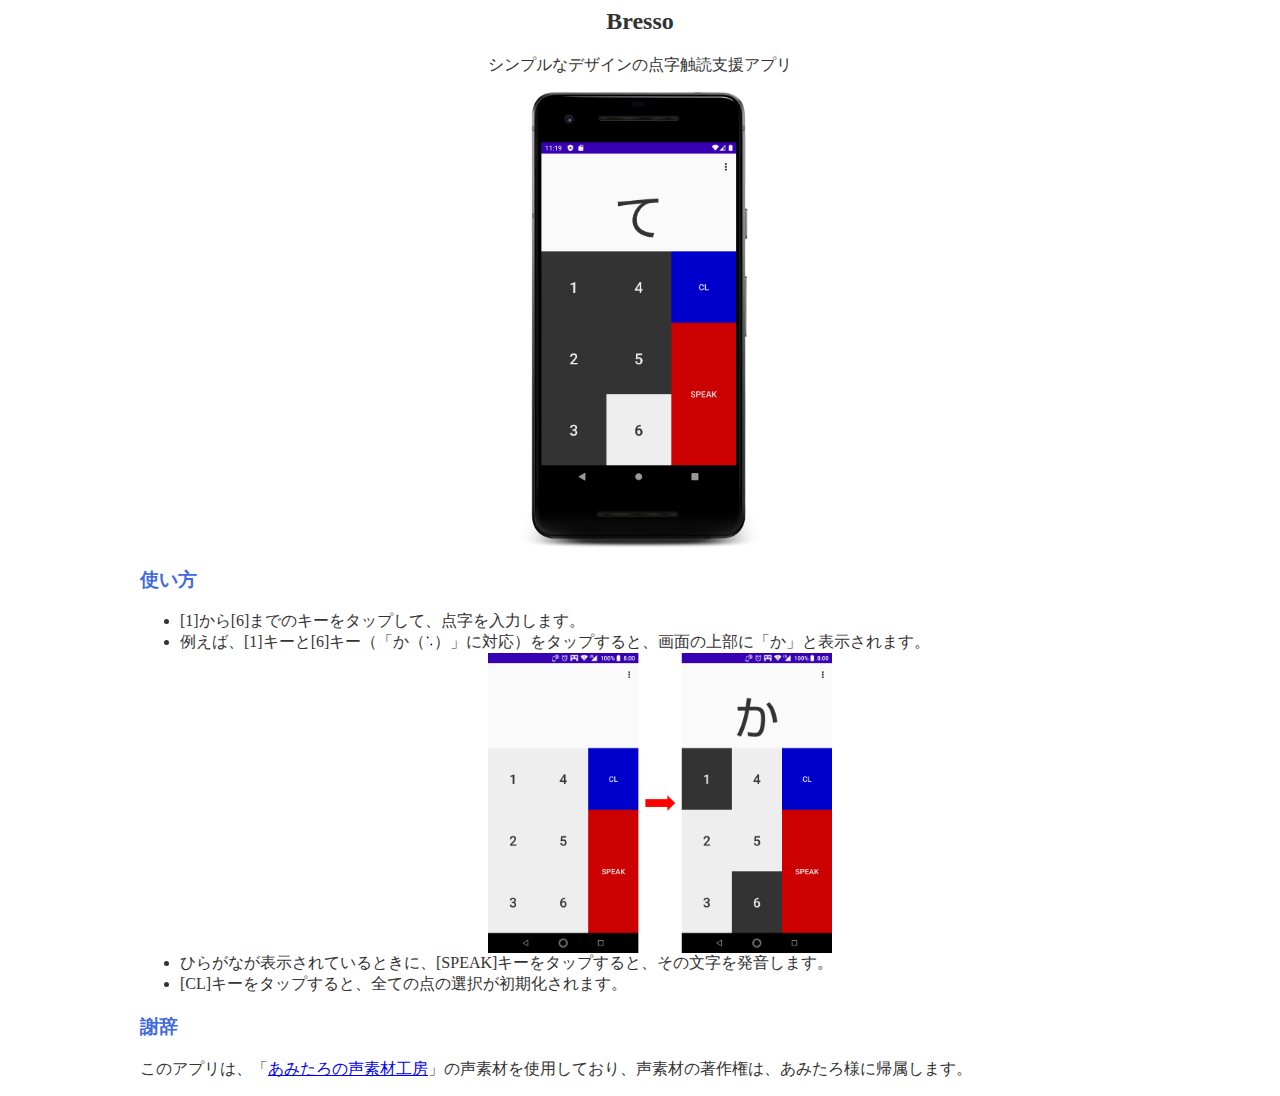
==== bresso.html @ 71a8b1ed "Bressoの紹介ページの追加" ====
<html>
	<head>
		<meta charset="utf-8">
		<title>Bresso - araiguma97.github.io</title>
		<link rel="stylesheet" type="text/css" href="style.css">
	</head>
	<body>
		<header>
		</header>
		<main>
			<div class="eyecatch">
				<h2>Bresso</h2>
				<p>シンプルなデザインの点字触読支援アプリ</p>
				<img src="bresso_screen1.png"/>
				
			</div>
			<section>
				<h3>使い方</h3>
				<ul>
					<li>[1]から[6]までのキーをタップして、点字を入力します。
					<li>例えば、[1]キーと[6]キー（「か（<img src="braille_ka.png"/ height="12px">）」に対応）をタップすると、画面の上部に「か」と表示されます。</li>
					<div class="thumb"><img src="bresso_screen2.png"/></div>
					<li>ひらがなが表示されているときに、[SPEAK]キーをタップすると、その文字を発音します。</li>
					<li>[CL]キーをタップすると、全ての点の選択が初期化されます。</li>
				</ul>
			</section>
			<section>
				<h3>謝辞</h3>
				<p>このアプリは、「<a href="http://www14.big.or.jp/~amiami/happy/">あみたろの声素材工房</a>」の声素材を使用しており、声素材の著作権は、あみたろ様に帰属します。</p>
			</section>
		</main>
	</body>
</html>
---- style.css ----
body {
	color: #333333;
}

header {
	width: 100%;
}

header a {
	color: inherit;
	text-decoration: none;
}

section {
	width: 1000px;
	margin: auto;
}

h3 {
	color: #4169e1;
}

div.eyecatch {
	text-align:center;
}

div.eyecatch img {
	height: 456px;
}

div.thumb {
	text-align: center;
}

div.thumb img {
	height: 300px;
}
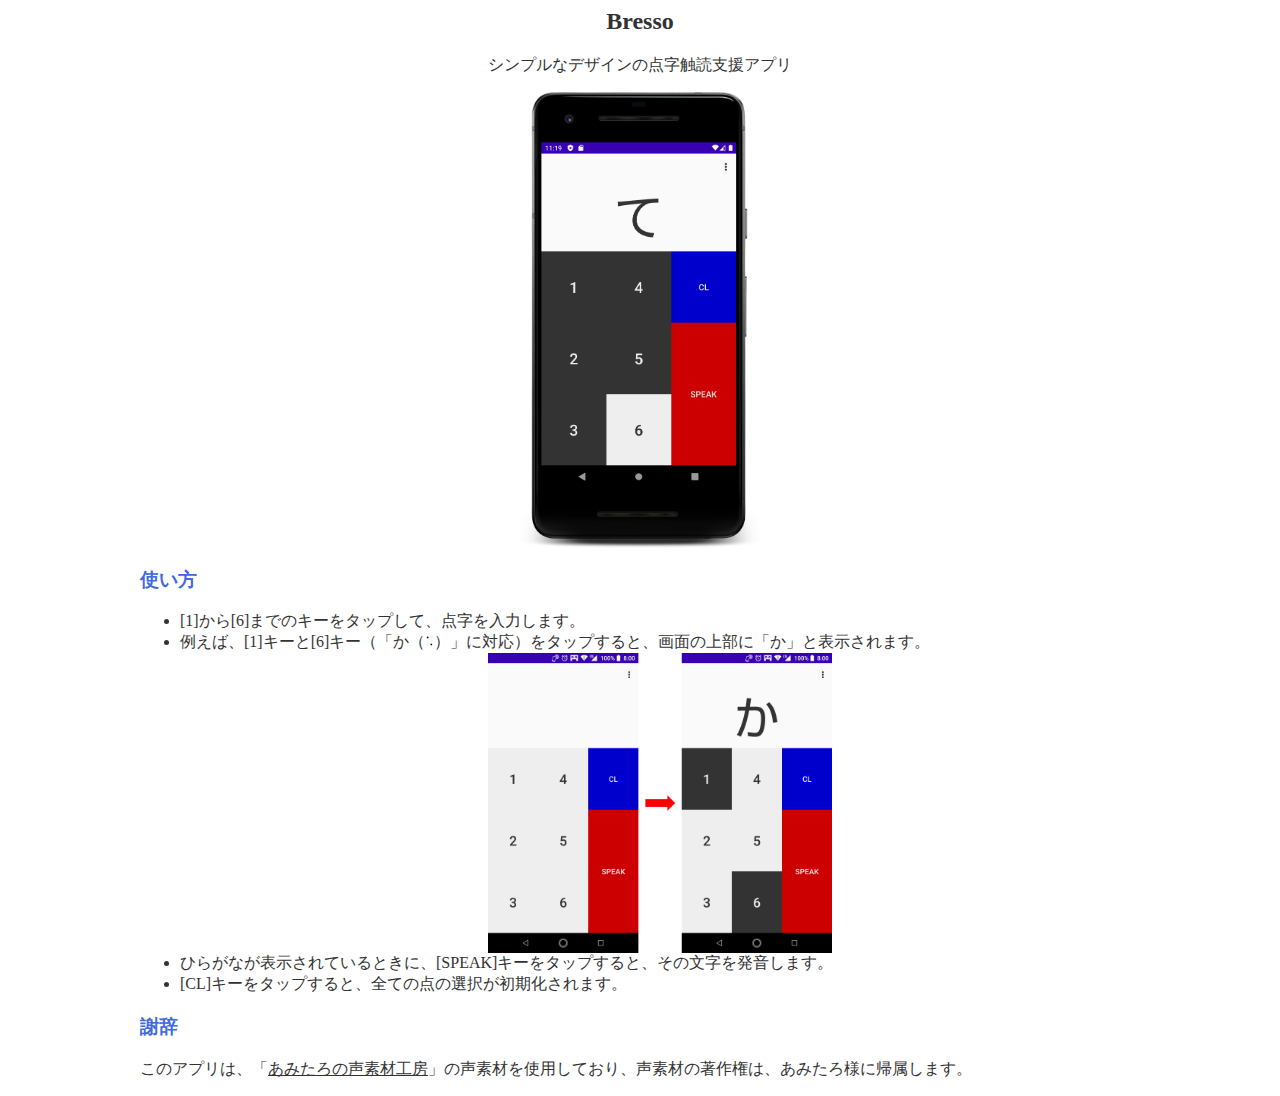
==== commit f88aff96: "レスポンシブ化" ====
--- a/bresso.html
+++ b/bresso.html
@@ -1,6 +1,7 @@
 <html>
 	<head>
 		<meta charset="utf-8">
+		<meta name="viewport" content="width=device-width">
 		<title>Bresso - araiguma97.github.io</title>
 		<link rel="stylesheet" type="text/css" href="style.css">
 	</head>
--- a/style.css
+++ b/style.css
@@ -1,4 +1,6 @@
-body {
+@charset "utf-8";
+
+* {
 	color: #333333;
 }
 
@@ -35,3 +37,9 @@
 div.thumb img {
 	height: 300px;
 }
+
+@media (max-width:480px) {
+	section {
+		width: 100%;
+	}
+}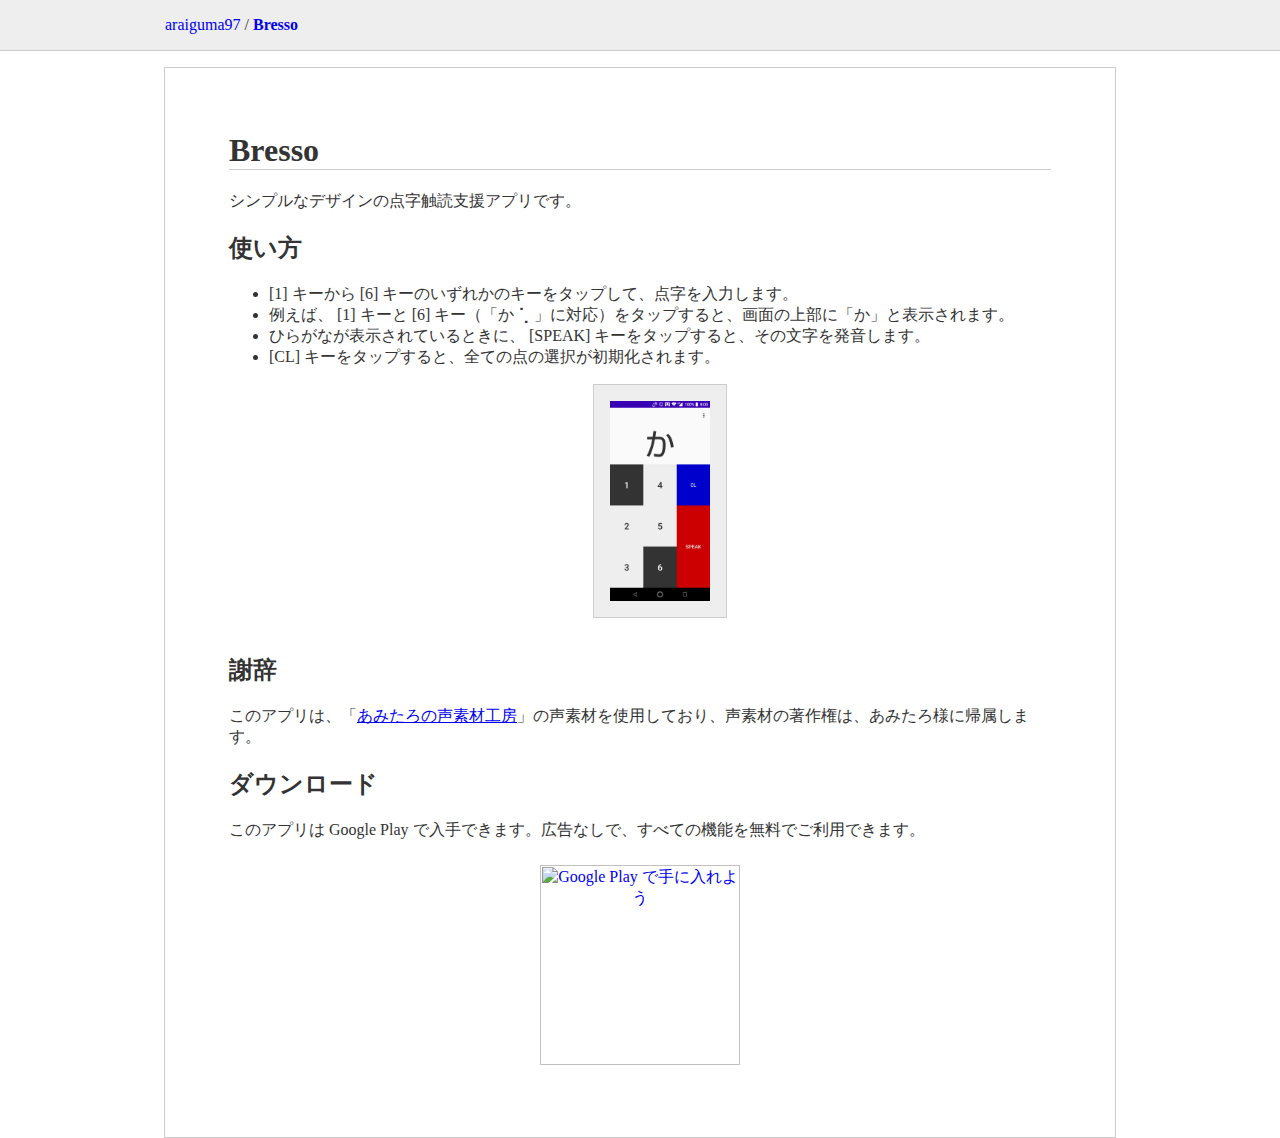
==== commit 3a919825: "Add Google Play budge" ====
--- a/bresso.html
+++ b/bresso.html
@@ -7,28 +7,30 @@
 	</head>
 	<body>
 		<header>
+			<div class="breadcrambs"><a href="index.html">araiguma97</a> / <a href="#"><b>Bresso</b></a></div>
 		</header>
 		<main>
-			<div class="eyecatch">
-				<h2>Bresso</h2>
-				<p>シンプルなデザインの点字触読支援アプリ</p>
-				<img src="bresso_screen1.png"/>
-				
-			</div>
-			<section>
-				<h3>使い方</h3>
-				<ul>
-					<li>[1]から[6]までのキーをタップして、点字を入力します。
-					<li>例えば、[1]キーと[6]キー（「か（<img src="braille_ka.png"/ height="12px">）」に対応）をタップすると、画面の上部に「か」と表示されます。</li>
-					<div class="thumb"><img src="bresso_screen2.png"/></div>
-					<li>ひらがなが表示されているときに、[SPEAK]キーをタップすると、その文字を発音します。</li>
-					<li>[CL]キーをタップすると、全ての点の選択が初期化されます。</li>
-				</ul>
-			</section>
-			<section>
-				<h3>謝辞</h3>
-				<p>このアプリは、「<a href="http://www14.big.or.jp/~amiami/happy/">あみたろの声素材工房</a>」の声素材を使用しており、声素材の著作権は、あみたろ様に帰属します。</p>
-			</section>
+			<article>
+				<section>
+					<h1>Bresso</h1>
+					<p>シンプルなデザインの点字触読支援アプリです。</p>
+					<h2>使い方</h2>
+					<ul>
+						<li>[1] キーから [6] キーのいずれかのキーをタップして、点字を入力します。
+						<li>例えば、 [1] キーと [6] キー（「か &#x2881; 」に対応）をタップすると、画面の上部に「か」と表示されます。</li>
+						<li>ひらがなが表示されているときに、 [SPEAK] キーをタップすると、その文字を発音します。</li>
+						<li>[CL] キーをタップすると、全ての点の選択が初期化されます。</li>
+						<div class="thumb"><img src="Screenshot_ka.png" alt="「か」が入力されたときのBressoのスクリーンショット"></div>
+					</ul>
+					<h2>謝辞</h2>
+					<p>このアプリは、「<a href="http://www14.big.or.jp/~amiami/happy/">あみたろの声素材工房</a>」の声素材を使用しており、声素材の著作権は、あみたろ様に帰属します。</p>
+					<h2>ダウンロード</h2>
+					<p>このアプリは Google Play で入手できます。広告なしで、すべての機能を無料でご利用できます。</p>
+					<div class="google_play_budge">
+						<a href='https://play.google.com/store/apps/details?id=com.araiguma97.bresso&pcampaignid=pcampaignidMKT-Other-global-all-co-prtnr-py-PartBadge-Mar2515-1'><img alt='Google Play で手に入れよう' src='https://play.google.com/intl/ja/badges/static/images/badges/ja_badge_web_generic.png'/></a>
+					</div>	
+				</section>
+			</article>
 		</main>
 	</body>
 </html>--- a/style.css
+++ b/style.css
@@ -1,45 +1,84 @@
 @charset "utf-8";
 
-* {
+body {
+	margin: 0;
 	color: #333333;
 }
 
 header {
-	width: 100%;
+	background-color: #eeeeee;
+	margin-bottom: 16px;
+	padding: 16px;
+	border-bottom: 1px solid #cccccc;
 }
 
-header a {
-	color: inherit;
-	text-decoration: none;
+footer {
+	background-color: #eeeeee;
+	margin-top: 16px;
+	padding: 16px;
+	border-top: 1px solid #cccccc;
+}
+
+article {
+	width: 950px;
+	margin: auto;
+	border: 1px solid #cccccc;
+}
+
+section h1 {
+	font-size: 2em;
+	border-bottom: 1px solid #cccccc;
 }
 
 section {
-	width: 1000px;
+	margin: 64px;
+}
+
+
+div.breadcrambs {
+	width: 950px;
 	margin: auto;
 }
 
-h3 {
-	color: #4169e1;
-}
-
-div.eyecatch {
-	text-align:center;
-}
-
-div.eyecatch img {
-	height: 456px;
+div.breadcrambs a {
+	text-decoration: none;
 }
 
 div.thumb {
 	text-align: center;
+	padding: 16px;
 }
 
 div.thumb img {
-	height: 300px;
+	height: 200px;
+	padding: 16px;
+	background-color: #eeeeee;
+	border: 1px solid #cccccc;
 }
 
-@media (max-width:480px) {
-	section {
-		width: 100%;
-	}
-}+div.google_play_budge {
+	text-align: center;
+	padding: 8px;
+}
+
+div.google_play_budge img {
+	width: 200px;
+}
+
+
+@media (max-width:950px) {
+article {
+	width: 100%;
+	border: 0;
+}
+
+section {
+	margin: 32px;
+}
+
+div.breadcrambs {
+	width: 100%;
+	text-align: center;
+}
+
+}
